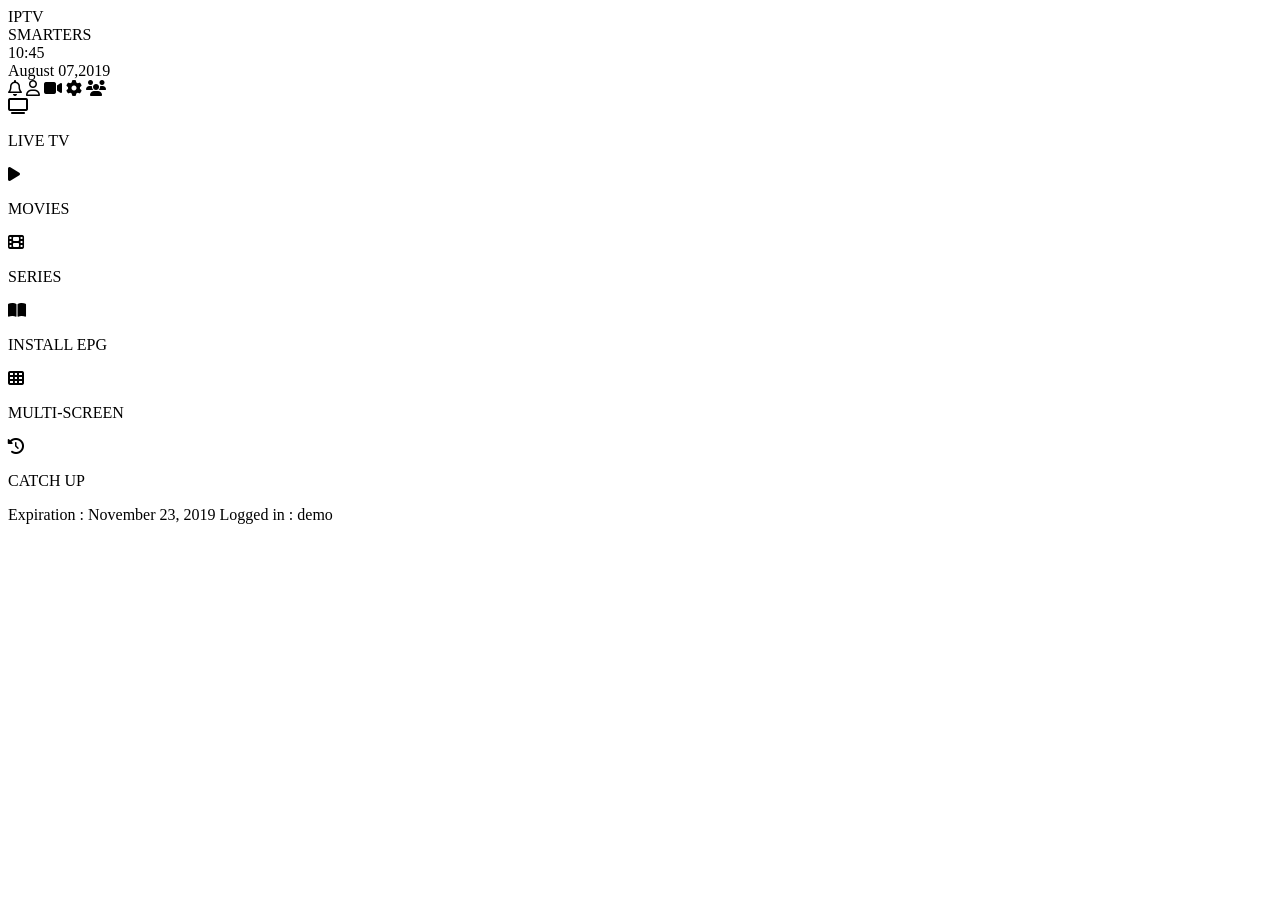
==== index.html @ 1fe2eaec "Rename project2.html to index.html" ====
<!DOCTYPE html>
<html lang="en">
<head>
  <meta charset="UTF-8">
  <title>IPTV UI</title>
  <link rel="stylesheet" href="css/project2.css">
  <link rel="stylesheet" href="https://cdnjs.cloudflare.com/ajax/libs/font-awesome/6.5.0/css/all.min.css"
</head>
<body>
<div class="container"> 
    <div class="top-bar">
        <div class="logo">
            <div class="tv">
            <span class="iptv">IPTV</span>
            </div>
            <span class="smarters">SMARTERS</span>
        </div>
        <div class="right">
            <div class="time">10:45</div>
            <div class="date">August 07,2019</div>

            <div class="status-icons">
                <div class="dot"></div>
                  <i class=" fa-regular fa-bell"></i>
                  <!-- <span>🔔</span> -->
                  <i class=" fa-regular fa-user"></i>
                  <!-- <span>👤</span> -->
                  <i class="fa-solid fa-video"></i>
                  <!-- <span>🎥</span> -->
                  <i class="fa-solid fa-gear"></i>
                  <!-- <span>⚙️</span> -->
                  <i class="fa-solid fa-users"></i>
                  <!-- <span>👥</span> -->
            </div>
        </div>
        </div>

  <div class="grid">

    <div class="card live">
      <i class="fa-solid fa-tv"></i>
      <!-- <span>📺</span> -->
      <p>LIVE TV</p>
    </div>

    <div class="card movies">
      <div class="play-btn">
        <i class="fa-solid fa-play"></i>
      </div>
      <!-- <span>▶️</span> -->
      <p>MOVIES</p>
    </div>

    <div class="card series">
      <i class="fa-solid fa-film"></i>
      <!-- <span>🎬</span> -->
      <p>SERIES</p>
    </div>

    <div class="small-buttons">
            <div class="small">
              <i class="fa-solid fa-book-open"></i>
            <!-- <span>📖</span> -->
            <p>INSTALL EPG</p> 
            </div>
            <div class="small">
              <i class="fa-solid fa-table-cells"></i>
            <!-- <span>⏹️</span> -->
            <p>MULTI-SCREEN</p>
            </div>
            <div class="small">
              <i class="fa-solid fa-clock-rotate-left"></i>
            <!-- <span>🕓</span> -->
            <p>CATCH UP</p>
            </div>
        </div>

  </div>

  <div class="footer">
    <span>Expiration : November 23, 2019</span>
    <span>Logged in : demo</span>
  </div>

</div>

</body>
</html>
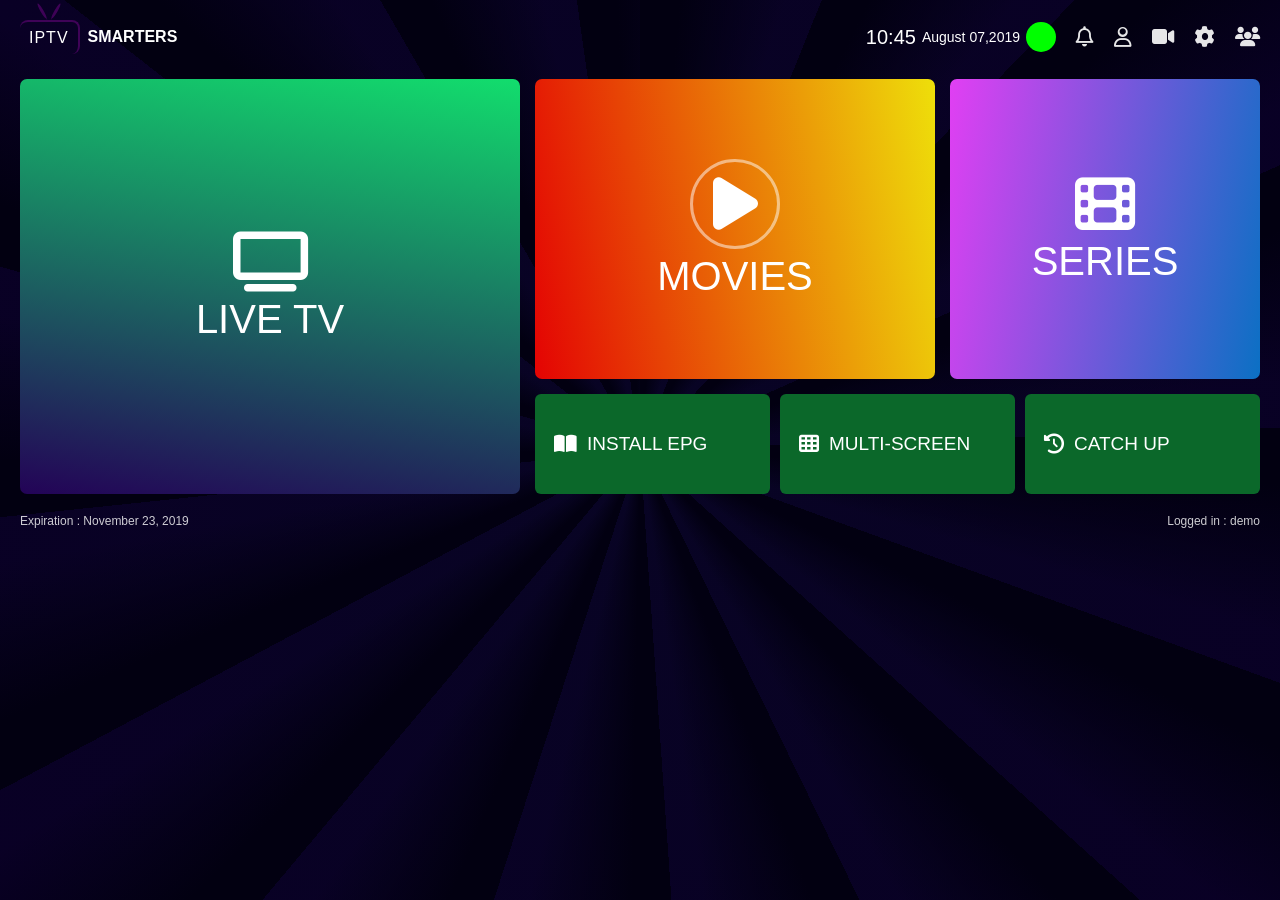
==== commit 91fb50ca: "Add files via upload" ====
--- a/index.html
+++ b/index.html
@@ -3,7 +3,7 @@
 <head>
   <meta charset="UTF-8">
   <title>IPTV UI</title>
-  <link rel="stylesheet" href="css/project2.css">
+  <link rel="stylesheet" href="./style.css">
   <link rel="stylesheet" href="https://cdnjs.cloudflare.com/ajax/libs/font-awesome/6.5.0/css/all.min.css"
 </head>
 <body>
@@ -85,4 +85,4 @@
 </div>
 
 </body>
-</html>
+</html>
--- a/style.css
+++ b/style.css
@@ -0,0 +1,233 @@
+* {
+  margin: 0;
+  padding: 0;
+  box-sizing: border-box;
+  font-family: Arial;
+}
+
+ body {
+  height: 100vh;
+  margin: 0;
+  background: repeating-conic-gradient(
+    from 0deg at center,
+    rgb(2, 0, 17) 0deg 5deg,
+    transparent 18deg 22deg
+  ),
+  radial-gradient(circle at center, #080424, #090025);
+  color: white;
+}
+
+.container {
+  padding: 20px;
+}
+
+.top-bar {
+  display: flex;
+  justify-content: space-between;
+  align-items: center;
+  margin-bottom: 25px;
+}
+
+
+.logo {
+  display: flex;
+  align-items: center;
+  gap: 8px;
+}
+
+.tv {
+  position: relative;
+  padding: 7px 9px;
+  border: 2px solid #3f0357; 
+  border-left: none;  
+  border-bottom: none; 
+  border-radius: 8px;
+  display: flex;
+  align-items: center;
+  justify-content: center;
+}
+
+.tv::before,
+.tv::after {
+  content: "";
+  position: absolute;
+  width: 1px;
+  height: 15px;
+  background: #3f0357;
+  top: -16px;
+  left: 50%;
+}
+ 
+.tv::before {
+  transform: translatex(-6px) rotate(-30deg);
+  box-shadow: 0-3px 0 1px #3f0357;
+  border-radius: 50%;
+
+}
+
+.tv::after {
+  transform: translatex(5px) rotate(30deg);
+  box-shadow: 0-3px 0 1px #3f0357;
+  border-radius: 50%;
+}
+
+
+.tv .iptv {
+  color: white;
+  font-weight: 200; 
+  letter-spacing: 1px;
+  text-transform: uppercase;
+}
+
+
+
+.smarters {
+  font-weight: 600;
+  text-transform: uppercase;
+}
+
+
+.right {
+  
+  justify-content: center;
+  align-items: center;
+  display: flex;
+  align-self: center;
+  gap: 6px;
+}
+.right .time {
+  
+  font-weight: 12px;
+  font-size: 20px;
+}
+.right .date {
+  font-weight: 9;
+  font-size: 14px;
+} 
+
+.status-icons {
+  display: flex;
+  align-items: center;
+  gap: 10px;
+
+  
+}
+
+.status-icons .dot  {
+  width: 30px;
+  height: 30px;
+  background: #00ff00;
+  border-radius: 50%;
+  align-items: center;
+  
+  
+}
+
+
+.grid {
+  display: grid;
+  grid-template-columns: 1fr 1fr 1fr;
+  grid-template-rows: 300px 100px;
+  gap: 15px;
+}
+
+
+.card {
+  border-radius: 7px;
+  display: flex;
+  flex-direction: column;
+  justify-content: center;
+  align-items: center;
+  gap: 5px;
+  font-size: 40px;
+  font-weight: 20px;
+  color: white;
+}
+
+
+.live {
+  background: linear-gradient(190deg, #12dd6d, #230357);
+  grid-row: span 2;
+  display: flex;
+  justify-content: center;
+  align-items: center;
+  width: 500px;
+  
+
+}
+
+.movies {
+  background: linear-gradient(80deg, #e40303, #eedf0a);
+  width: 400px;
+  
+}
+
+.series {
+  background: linear-gradient(100deg, #e13ff3, #0b70c4);
+  width: 500;
+}
+
+
+
+.small-buttons{
+    grid-column: 2 / 4;
+    display: flex;
+    gap: 10px;
+    height: 100px;
+}
+.small-buttons .small {
+    flex: 1;
+    background: #0b682a;
+    border-radius: 6px;
+    display: flex;
+    align-items: center;
+    justify-content: flex-start;
+    font-size: 19px;
+    gap: 10px;
+    color: white;
+    padding: 11px 19px;
+}
+.card span {
+  font-size: 80px;
+  filter: grayscale(1) brightness(0) invert(1);
+  
+}
+
+
+i {
+  color: white;
+}
+
+.status-icons i {
+  font-size: 20px;
+  margin-left: 10px;
+  opacity: 0.9;
+}
+
+.card i {
+  font-size: 60px;
+}
+
+
+.play-btn {
+  width: 90px;
+  height: 90px;
+  border: 3px solid rgba(255,255,255,0.5);
+  border-radius: 50%;
+  display: flex;
+  align-items: center;
+  justify-content: center;
+}
+
+
+.small i {
+  font-size: 20px;
+}
+
+.footer {
+  margin-top: 20px;
+  display: flex;
+  justify-content: space-between;
+  font-size: 12px;
+  opacity: 0.8;
+}
